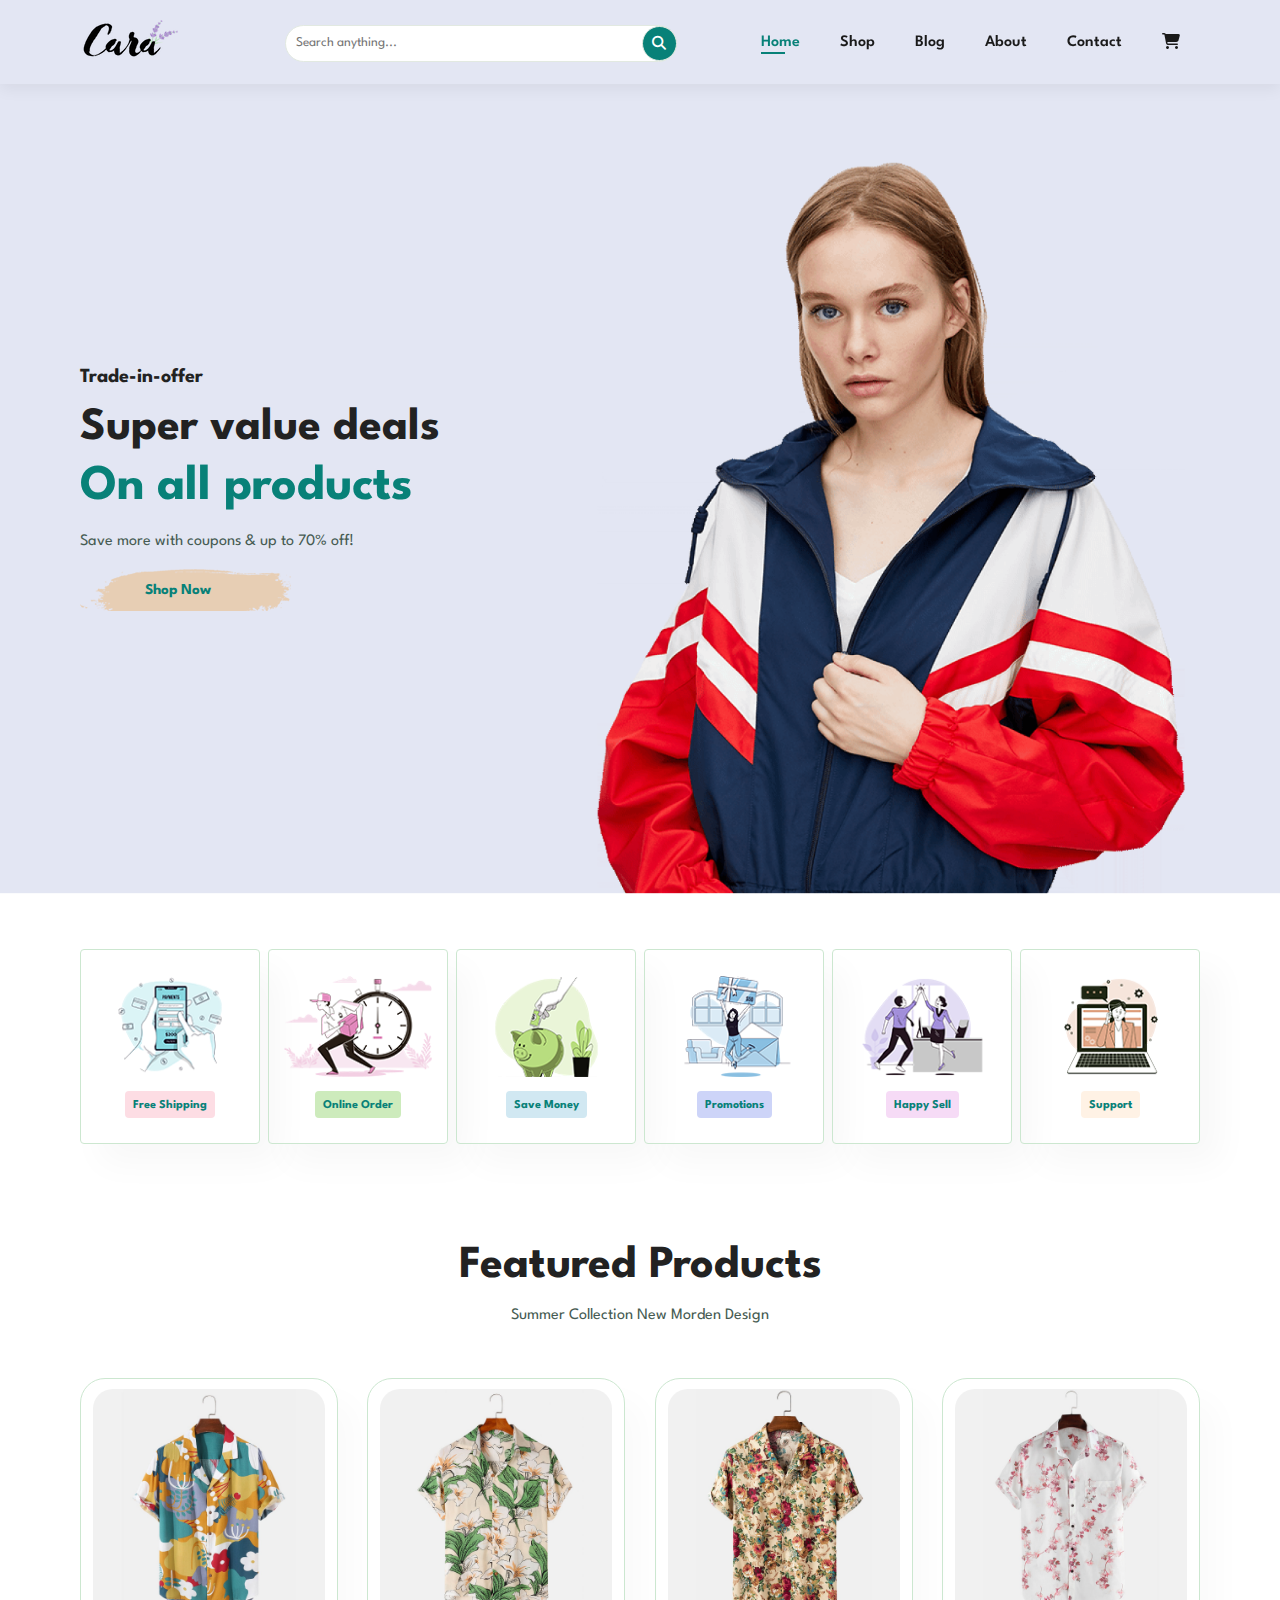
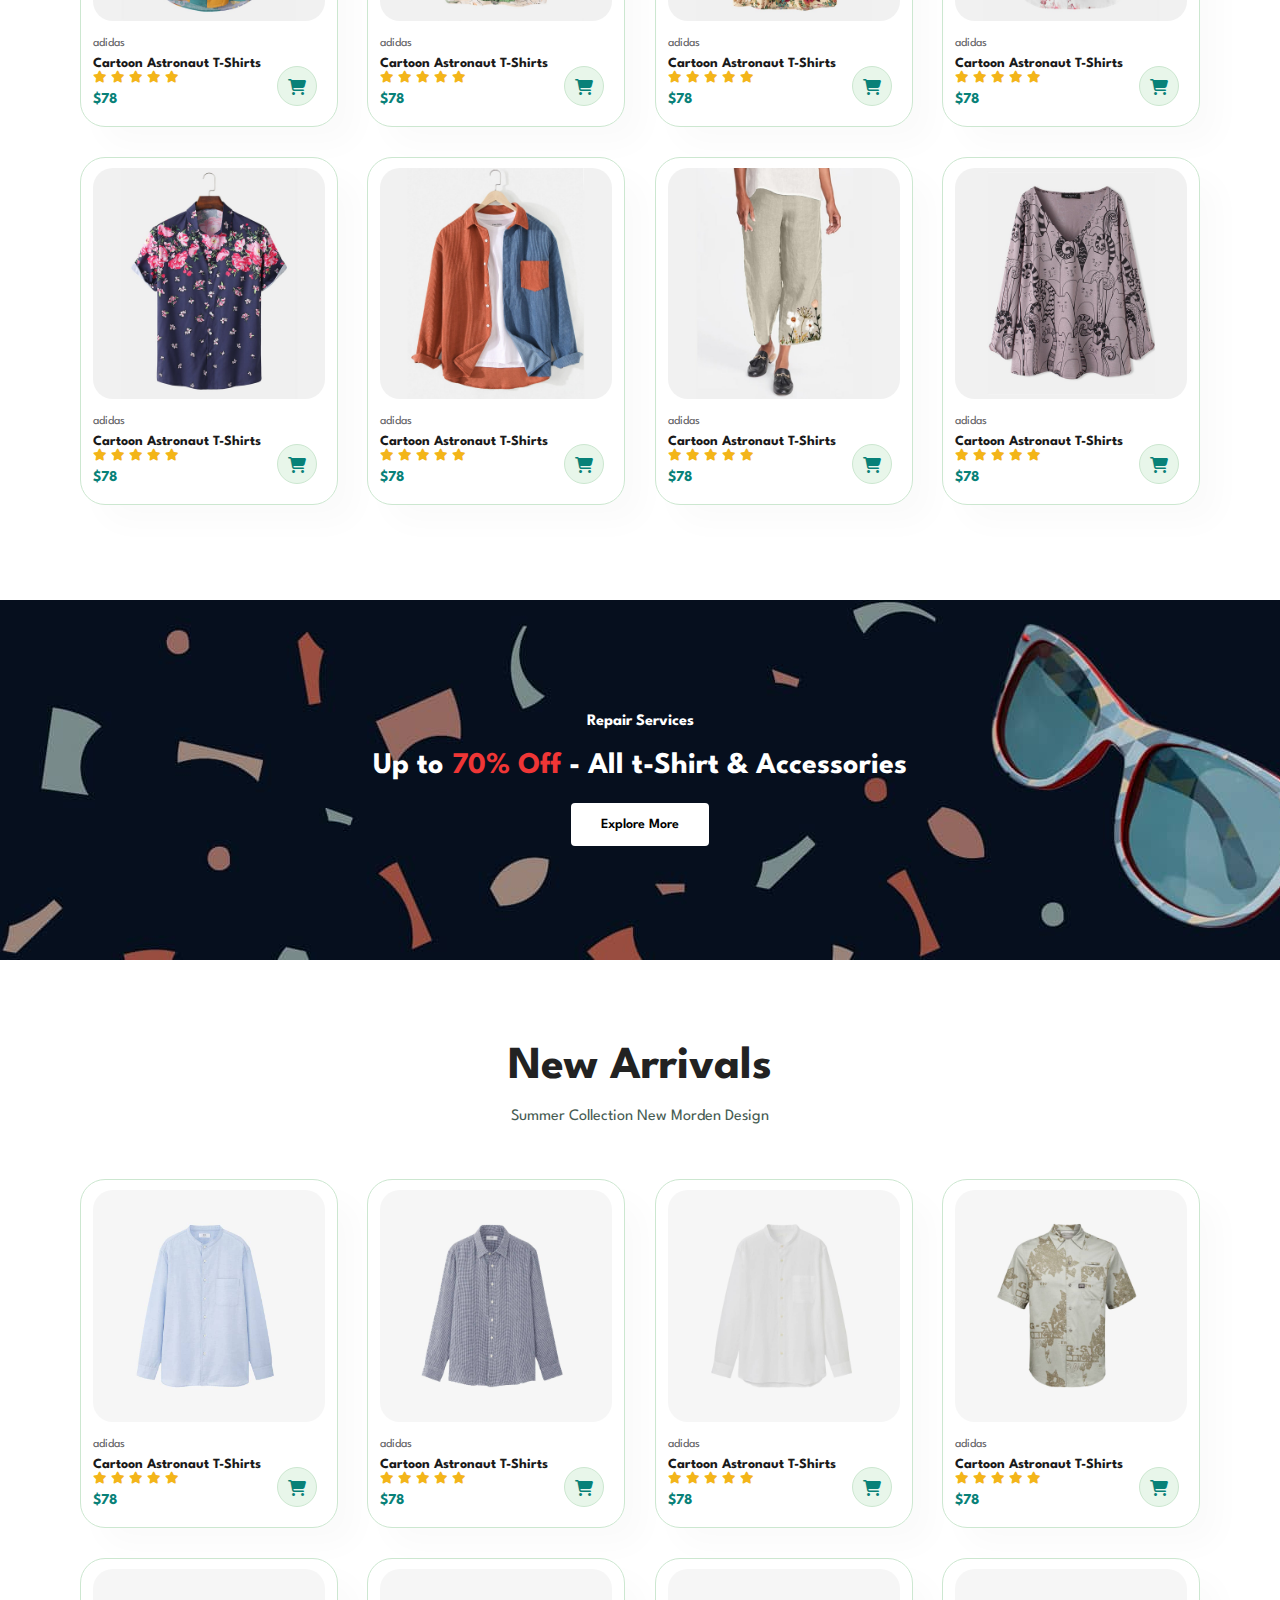
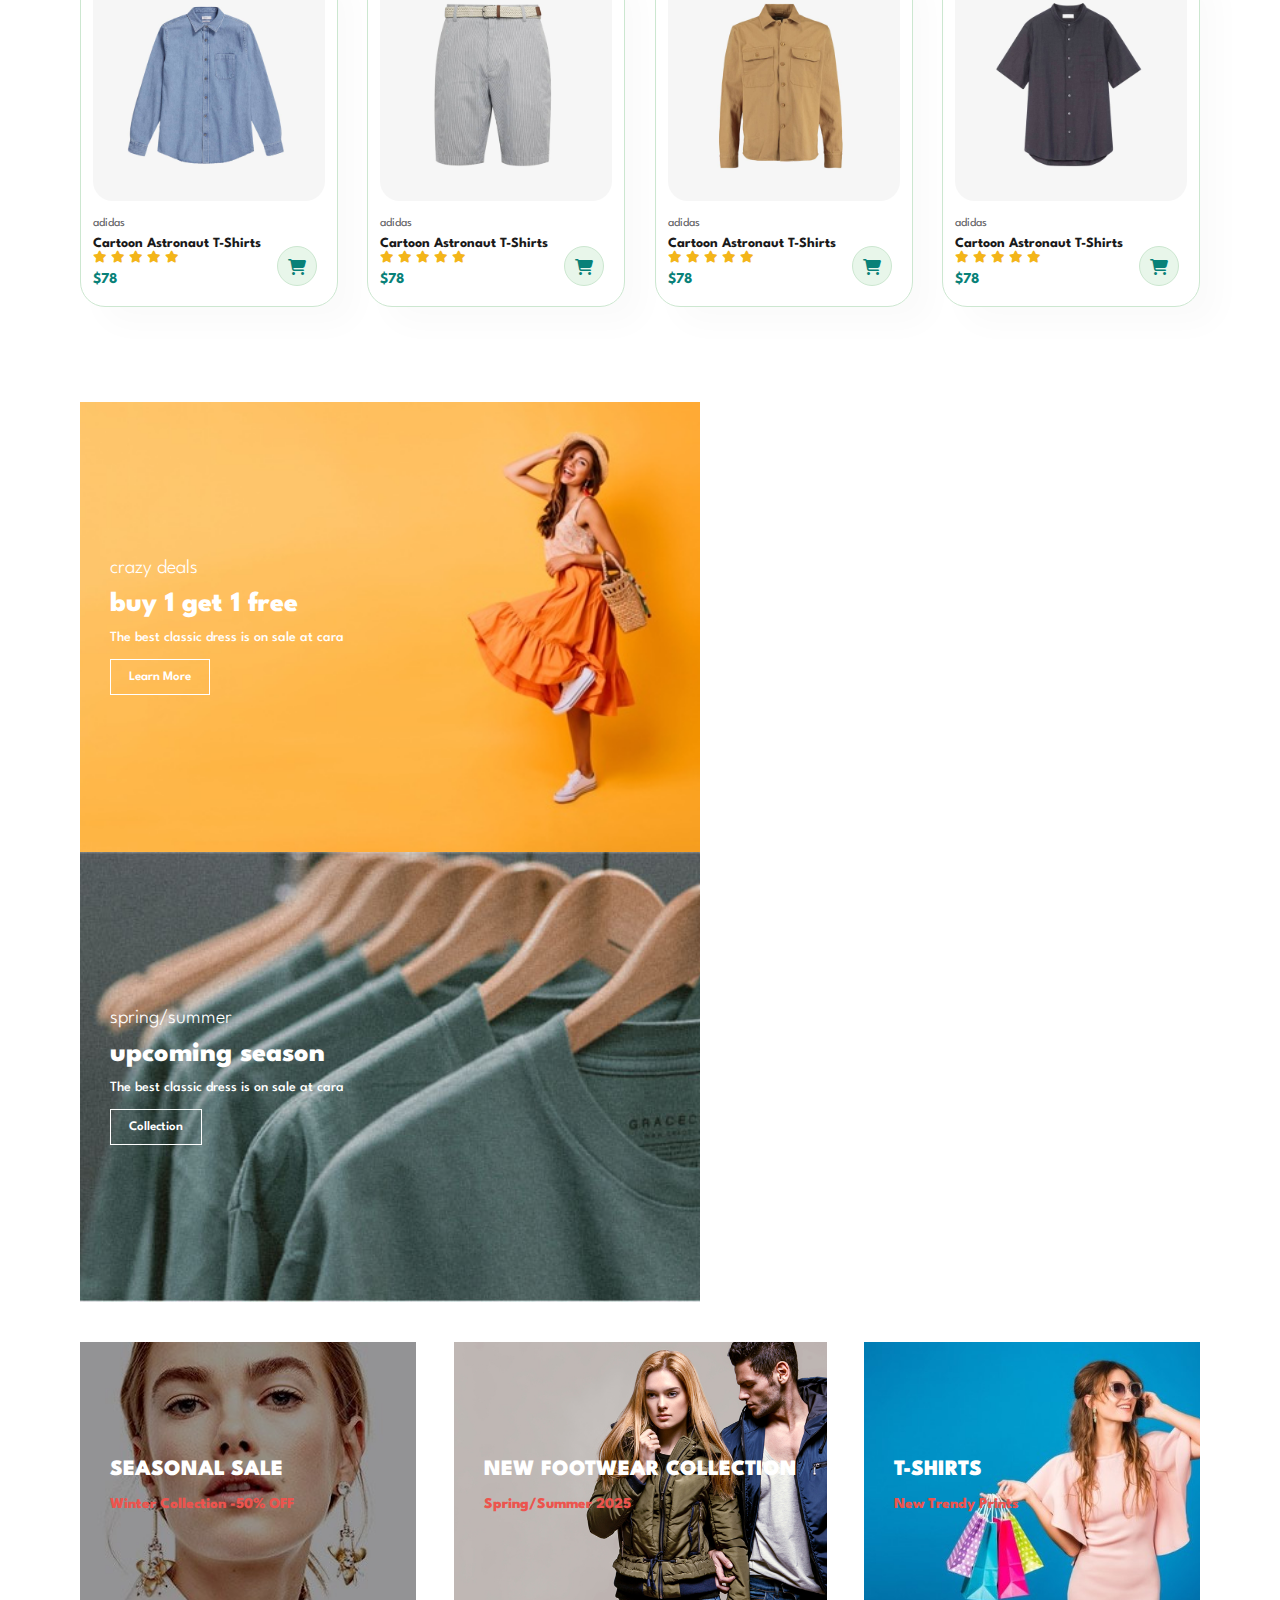
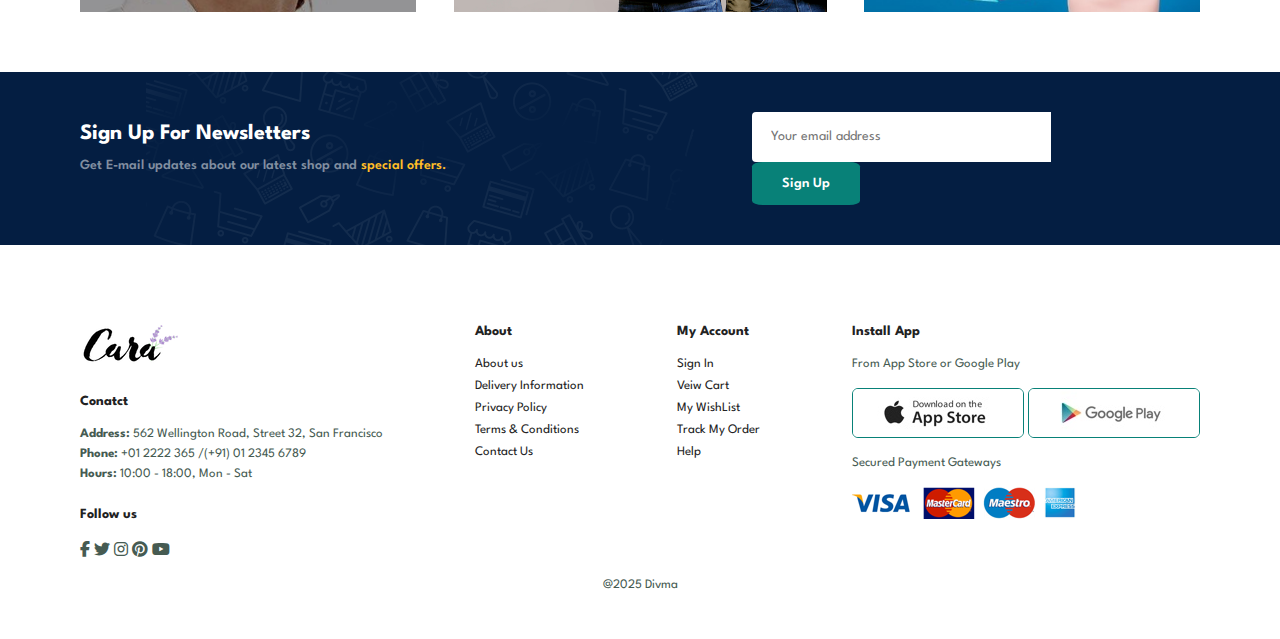
==== index.html @ d8e96a68 "first commit" ====
<!DOCTYPE html>
<html lang="en">
<head>
    <meta charset="UTF-8">
    <meta name="viewport" content="width=device-width, initial-scale=1.0">
    <title>Document</title>
    <link rel="stylesheet" href="https://cdnjs.cloudflare.com/ajax/libs/font-awesome/6.7.2/css/all.min.css" integrity="sha512-Evv84Mr4kqVGRNSgIGL/F/aIDqQb7xQ2vcrdIwxfjThSH8CSR7PBEakCr51Ck+w+/U6swU2Im1vVX0SVk9ABhg==" crossorigin="anonymous" referrerpolicy="no-referrer" />
    <link rel="stylesheet" href="style.css">
</head>
<body>
    <section id="header">
        <a href="#"><img src="logo.png" class="logo"></a>
        <div id="search-bar">
            <input type="search" id="search" placeholder="Search anything...">
            <button class="normal"><i class="fa-solid fa-magnifying-glass"></i></button>
        </div>
        <div>
            <ul id="navbar">
                <li><a class="active" href="index.html">Home</a></li>
                <li><a href="shop.html">Shop</a></li>
                <li><a href="blog.html">Blog</a></li>
                <li><a href="about.html">About</a></li>
                <li><a href="contact.html">Contact</a></li>
                <li><a href="cart.html"><i class="fa-solid fa-cart-shopping"></i></a></li>
            </ul>
        </div>
    </section>

    <section id="hero">
        <h4>Trade-in-offer</h4>
        <h2>Super value deals</h2>
        <h1>On all products</h1>
        <p>Save more with coupons & up to 70% off!</p>
        <button>Shop Now</button>
    </section>

    <section id="feature" class="section-p1">
        <div class="fe-box">
            <img src="features/f1.png">
            <h6>Free Shipping</h6>
        </div>
        <div class="fe-box">
            <img src="features/f2.png">
            <h6>Online Order</h6>
        </div>
        <div class="fe-box">
            <img src="features/f3.png">
            <h6>Save Money</h6>
        </div>
        <div class="fe-box">
            <img src="features/f4.png">
            <h6>Promotions</h6>
        </div>
        <div class="fe-box">
            <img src="features/f5.png">
            <h6>Happy Sell</h6>
        </div>
        <div class="fe-box">
            <img src="features/f6.png">
            <h6>Support</h6>
        </div>
    </section>
    

    <section id="product1" class="section-p1">
        <h2>Featured Products</h2>
        <p>Summer Collection New Morden Design</p>
        <div class="pro-container">
            <div class="pro">
                <img src="products/f1.jpg">
                <div class="des">
                    <span>adidas</span>
                    <h5>Cartoon Astronaut T-Shirts</h5>
                    <div class="star">
                        <i class="fas fa-star"></i>
                        <i class="fas fa-star"></i>
                        <i class="fas fa-star"></i>
                        <i class="fas fa-star"></i>
                        <i class="fas fa-star"></i>
                    </div>
                    <h4>$78</h4>
                </div>
                <a href="#"><i class="fa-solid fa-cart-shopping cart"></i></a>
            </div>
            <div class="pro">
                <img src="products/f2.jpg">
                <div class="des">
                    <span>adidas</span>
                    <h5>Cartoon Astronaut T-Shirts</h5>
                    <div class="star">
                        <i class="fas fa-star"></i>
                        <i class="fas fa-star"></i>
                        <i class="fas fa-star"></i>
                        <i class="fas fa-star"></i>
                        <i class="fas fa-star"></i>
                    </div>
                    <h4>$78</h4>
                </div>
                <a href="#"><i class="fa-solid fa-cart-shopping cart"></i></a>
            </div>
            <div class="pro">
                <img src="products/f3.jpg">
                <div class="des">
                    <span>adidas</span>
                    <h5>Cartoon Astronaut T-Shirts</h5>
                    <div class="star">
                        <i class="fas fa-star"></i>
                        <i class="fas fa-star"></i>
                        <i class="fas fa-star"></i>
                        <i class="fas fa-star"></i>
                        <i class="fas fa-star"></i>
                    </div>
                    <h4>$78</h4>
                </div>
                <a href="#"><i class="fa-solid fa-cart-shopping cart"></i></a>
            </div>
            <div class="pro">
                <img src="products/f4.jpg">
                <div class="des">
                    <span>adidas</span>
                    <h5>Cartoon Astronaut T-Shirts</h5>
                    <div class="star">
                        <i class="fas fa-star"></i>
                        <i class="fas fa-star"></i>
                        <i class="fas fa-star"></i>
                        <i class="fas fa-star"></i>
                        <i class="fas fa-star"></i>
                    </div>
                    <h4>$78</h4>
                </div>
                <a href="#"><i class="fa-solid fa-cart-shopping cart"></i></a>
            </div>
            <div class="pro">
                <img src="products/f5.jpg">
                <div class="des">
                    <span>adidas</span>
                    <h5>Cartoon Astronaut T-Shirts</h5>
                    <div class="star">
                        <i class="fas fa-star"></i>
                        <i class="fas fa-star"></i>
                        <i class="fas fa-star"></i>
                        <i class="fas fa-star"></i>
                        <i class="fas fa-star"></i>
                    </div>
                    <h4>$78</h4>
                </div>
                <a href="#"><i class="fa-solid fa-cart-shopping cart"></i></a>
            </div>
            <div class="pro">
                <img src="products/f6.jpg">
                <div class="des">
                    <span>adidas</span>
                    <h5>Cartoon Astronaut T-Shirts</h5>
                    <div class="star">
                        <i class="fas fa-star"></i>
                        <i class="fas fa-star"></i>
                        <i class="fas fa-star"></i>
                        <i class="fas fa-star"></i>
                        <i class="fas fa-star"></i>
                    </div>
                    <h4>$78</h4>
                </div>
                <a href="#"><i class="fa-solid fa-cart-shopping cart"></i></a>
            </div>
            <div class="pro">
                <img src="products/f7.jpg">
                <div class="des">
                    <span>adidas</span>
                    <h5>Cartoon Astronaut T-Shirts</h5>
                    <div class="star">
                        <i class="fas fa-star"></i>
                        <i class="fas fa-star"></i>
                        <i class="fas fa-star"></i>
                        <i class="fas fa-star"></i>
                        <i class="fas fa-star"></i>
                    </div>
                    <h4>$78</h4>
                </div>
                <a href="#"><i class="fa-solid fa-cart-shopping cart"></i></a>
            </div>
            <div class="pro">
                <img src="products/f8.jpg">
                <div class="des">
                    <span>adidas</span>
                    <h5>Cartoon Astronaut T-Shirts</h5>
                    <div class="star">
                        <i class="fas fa-star"></i>
                        <i class="fas fa-star"></i>
                        <i class="fas fa-star"></i>
                        <i class="fas fa-star"></i>
                        <i class="fas fa-star"></i>
                    </div>
                    <h4>$78</h4>
                </div>
                <a href="#"><i class="fa-solid fa-cart-shopping cart"></i></a>
            </div>
        </div>
    </section>

    <section id="banner" class="section-m1">
        <h4>Repair Services </h4>
        <h2>Up to <span>70% Off</span> - All t-Shirt & Accessories</h2>
        <button class="normal">Explore More</button>
    </section>

    <section id="product1" class="section-p1">
        <h2>New Arrivals</h2>
        <p>Summer Collection New Morden Design</p>
        <div class="pro-container">
            <div class="pro">
                <img src="products/n1.jpg">
                <div class="des">
                    <span>adidas</span>
                    <h5>Cartoon Astronaut T-Shirts</h5>
                    <div class="star">
                        <i class="fas fa-star"></i>
                        <i class="fas fa-star"></i>
                        <i class="fas fa-star"></i>
                        <i class="fas fa-star"></i>
                        <i class="fas fa-star"></i>
                    </div>
                    <h4>$78</h4>
                </div>
                <a href="#"><i class="fa-solid fa-cart-shopping cart"></i></a>
            </div>
            <div class="pro">
                <img src="products/n2.jpg">
                <div class="des">
                    <span>adidas</span>
                    <h5>Cartoon Astronaut T-Shirts</h5>
                    <div class="star">
                        <i class="fas fa-star"></i>
                        <i class="fas fa-star"></i>
                        <i class="fas fa-star"></i>
                        <i class="fas fa-star"></i>
                        <i class="fas fa-star"></i>
                    </div>
                    <h4>$78</h4>
                </div>
                <a href="#"><i class="fa-solid fa-cart-shopping cart"></i></a>
            </div>
            <div class="pro">
                <img src="products/n3.jpg">
                <div class="des">
                    <span>adidas</span>
                    <h5>Cartoon Astronaut T-Shirts</h5>
                    <div class="star">
                        <i class="fas fa-star"></i>
                        <i class="fas fa-star"></i>
                        <i class="fas fa-star"></i>
                        <i class="fas fa-star"></i>
                        <i class="fas fa-star"></i>
                    </div>
                    <h4>$78</h4>
                </div>
                <a href="#"><i class="fa-solid fa-cart-shopping cart"></i></a>
            </div>
            <div class="pro">
                <img src="products/n4.jpg">
                <div class="des">
                    <span>adidas</span>
                    <h5>Cartoon Astronaut T-Shirts</h5>
                    <div class="star">
                        <i class="fas fa-star"></i>
                        <i class="fas fa-star"></i>
                        <i class="fas fa-star"></i>
                        <i class="fas fa-star"></i>
                        <i class="fas fa-star"></i>
                    </div>
                    <h4>$78</h4>
                </div>
                <a href="#"><i class="fa-solid fa-cart-shopping cart"></i></a>
            </div>
            <div class="pro">
                <img src="products/n5.jpg">
                <div class="des">
                    <span>adidas</span>
                    <h5>Cartoon Astronaut T-Shirts</h5>
                    <div class="star">
                        <i class="fas fa-star"></i>
                        <i class="fas fa-star"></i>
                        <i class="fas fa-star"></i>
                        <i class="fas fa-star"></i>
                        <i class="fas fa-star"></i>
                    </div>
                    <h4>$78</h4>
                </div>
                <a href="#"><i class="fa-solid fa-cart-shopping cart"></i></a>
            </div>
            <div class="pro">
                <img src="products/n6.jpg">
                <div class="des">
                    <span>adidas</span>
                    <h5>Cartoon Astronaut T-Shirts</h5>
                    <div class="star">
                        <i class="fas fa-star"></i>
                        <i class="fas fa-star"></i>
                        <i class="fas fa-star"></i>
                        <i class="fas fa-star"></i>
                        <i class="fas fa-star"></i>
                    </div>
                    <h4>$78</h4>
                </div>
                <a href="#"><i class="fa-solid fa-cart-shopping cart"></i></a>
            </div>
            <div class="pro">
                <img src="products/n7.jpg">
                <div class="des">
                    <span>adidas</span>
                    <h5>Cartoon Astronaut T-Shirts</h5>
                    <div class="star">
                        <i class="fas fa-star"></i>
                        <i class="fas fa-star"></i>
                        <i class="fas fa-star"></i>
                        <i class="fas fa-star"></i>
                        <i class="fas fa-star"></i>
                    </div>
                    <h4>$78</h4>
                </div>
                <a href="#"><i class="fa-solid fa-cart-shopping cart"></i></a>
            </div>
            <div class="pro">
                <img src="products/n8.jpg">
                <div class="des">
                    <span>adidas</span>
                    <h5>Cartoon Astronaut T-Shirts</h5>
                    <div class="star">
                        <i class="fas fa-star"></i>
                        <i class="fas fa-star"></i>
                        <i class="fas fa-star"></i>
                        <i class="fas fa-star"></i>
                        <i class="fas fa-star"></i>
                    </div>
                    <h4>$78</h4>
                </div>
                <a href="#"><i class="fa-solid fa-cart-shopping cart"></i></a>
            </div>
        </div>
    </section>

    <section id="sm-banner" class="section-p1">
        <div class="banner-box">
            <h4>crazy deals</h4>
            <h2>buy 1 get 1 free</h2>
            <span>The best classic dress is on sale at cara</span>
            <button class="white">Learn More</button>
        </div>
        <div class="banner-box banner-box2">
            <h4>spring/summer</h4>
            <h2>upcoming season</h2>
            <span>The best classic dress is on sale at cara</span>
            <button class="white">Collection</button>
        </div>
    </section>

    <section id="banner3">
        <div class="banner-box">
            <h2>SEASONAL SALE</h2>
            <h3>Winter Collection -50% OFF</h3>
        </div>
        <div class="banner-box banner-box2">
            <h2>NEW FOOTWEAR COLLECTION</h2>
            <h3>Spring/Summer 2025</h3>
        </div>
        <div class="banner-box banner-box3">
            <h2>T-SHIRTS</h2>
            <h3>New Trendy Prints</h3>
        </div>
    </section>

    <section id="newsletter" class="section-p1 section-m1">
        <div class="newstext">
            <h4>Sign Up For Newsletters</h4>
            <p>Get E-mail updates about our latest shop and <span>special offers.</span></p>
        </div>
        <div class="form">
            <form action="https://api.web3forms.com/submit" method="POST">
                <input type="hidden" name="access_key" value="89ed4cd4-98bf-48ff-8ab1-a94b67869a5c">
                <input type="email" name="email" placeholder="Your email address" required>
                <button type="submit" class="normal">Sign Up</button>
            </form>
        </div>
    </section>
    
    <footer class="section-p1">
        <div class="col">
            <img class="logo" src="logo.png">
            <h4>Conatct</h4>
            <p><strong>Address:</strong> 562 Wellington Road, Street 32, San Francisco</p>
            <p><strong>Phone:</strong> +01 2222 365 /(+91) 01 2345 6789</p>
            <p><strong>Hours:</strong> 10:00 - 18:00, Mon - Sat</p>
            <div class="follow">
                <h4>Follow us</h4>
                <div class="icon">
                    <i class="fa-brands fa-facebook-f"></i>
                    <i class="fa-brands fa-twitter"></i>
                    <i class="fa-brands fa-instagram"></i>
                    <i class="fa-brands fa-pinterest"></i>
                    <i class="fa-brands fa-youtube"></i>
                </div>
            </div>
        </div>

        <div class="col">
            <h4>About</h4>
            <a href="#">About us</a>
            <a href="#">Delivery Information</a>
            <a href="#">Privacy Policy</a>
            <a href="#">Terms & Conditions</a>
            <a href="#">Contact Us</a>
        </div>

        <div class="col">
            <h4>My Account</h4>
            <a href="#">Sign In</a>
            <a href="#">Veiw Cart</a>
            <a href="#">My WishList</a>
            <a href="#">Track My Order</a>
            <a href="#">Help</a>
        </div>

        <div class="col install">
            <h4>Install App</h4>
            <p>From App Store or Google Play</p>
            <div class="row">
                <img src="pay/app.jpg">
                <img src="pay/play.jpg">
            </div>
                <p>Secured Payment Gateways</p>
                <img src="pay/pay.png" alt="">
        </div>
        <div class="copyright">
            <p>@2025 Divma </p>
        </div>
    </footer>

<script src="srcipt.js"></script> 
</body>
</html>
---- style.css ----
@import url('https://fonts.googleapis.com/css2?family=League+Spartan:wght@100..900&display=swap');
*{
    margin: 0;
    padding: 0;
    box-sizing: border-box;
    font-family: 'League Spartan', sans-serif;
}

h1{
    font-size: 50px;
    line-height: 64px;
    color: #222;
}

h2{
    font-size: 46px;
    line-height: 54px;
    color: #222;
}

h4{
    font-size: 20px;
    color: #222;
}

h6{
    font-weight: 700;
    font-size: 12px;
}

p{
    font-size: 16px;
    color: #465b52;
    margin: 15px 0 20px 0;
}

.section-p1{
    padding: 40px 80px;
}

.section-m1{
    margin: 40px 0;
}

button.normal{
    font-size: 14px;
    font-weight: 600;
    padding: 15px 30px;
    color: #000;
    background-color: #fff;
    border-radius: 4px;
    cursor: pointer;
    border: none;
    outline: none;
    transition: 0.2s;
}

button.white{
    font-size: 13px;
    font-weight: 600;
    padding: 11px 18px;
    color: #fff;
    background-color: transparent;
    cursor: pointer;
    border: 1px solid #fff;
    outline: none;
    transition: 0.2s;
}

body{
    width:100%;
}

/* header */
#header{
    display: flex;
    align-items: center;
    justify-content: space-between;
    padding: 20px 80px;
    background-color: #e3e6f3;
    box-shadow: 0 5px 15px rgba(0, 0, 0, 0.06);
    z-index: 999;
    position: sticky;
    top: 0;
    left: 0;
}

#search-bar{
    height: 35px;
    width: 35%;
    display: flex;
    position: relative;
}

#search{
    height: 37px;
    width: 100%;
    border: 1px solid #e2e9e1;
    border-radius: 25px;
    outline: none;
    padding: 0 10px;

}

#search-bar button{
    height: 35px;
    width: 35px;
    padding: 0;
    border: 1px solid #e2e9e1;
    background-color: #088178;
    color: #fff;
    border-radius: 50%;
    position: absolute;
    top: 1px;
    right: 0;
}

#navbar{
    display: flex;
    align-items: center;
    justify-content: center;
}

#navbar li{
    list-style: none;
    padding: 0 20px;
    position: relative;
}

#navbar li a{
    text-decoration: none;
    font-size: 16px;
    font-weight: 600;
    color: #1a1a1a;
    transition: 0.3s ease;
}

#navbar li a:hover,
#navbar li a.active{
    color:#088178;
}

#navbar li a.active::after,
#navbar li a:hover::after{
    content: "";
    width: 30%;
    height: 2px;
    background: #088178;
    position: absolute;
    bottom: -4px;
    left: 20px;
}

/* Home page */
/* hero */
#hero{
    background-image: url("hero4.png");
    height: 90vh;
    width: 100%;
    background-size: cover;
    background-position: top 25% right 0;
    padding: 0 80px;
    display: flex;
    flex-direction: column;
    align-items: flex-start;
    justify-content: center;
}

#hero h4{
    padding-bottom: 15px;
}

#hero h1{
    color: #088178;
}

#hero button{
    background-image: url("button.png");
    background-color: transparent;
    color: #088178;
    border: 0;
    padding: 14px 80px 14px 65px;
    background-repeat: no-repeat;
    cursor: pointer;
    font-weight: 700;
    font-size: 15px;
}

/* feature */
#feature{
    display: flex;
    align-items: center;
    justify-content: space-between;
    flex-wrap: wrap;
}

#feature .fe-box{
    width: 180px;
    text-align: center;
    padding: 25px 15px;
    box-shadow: 20px 20px 34px rgba(0, 0, 0, 0.03);
    border: 1px solid #cce7d0;
    border-radius: 4px;
    margin: 15px 0;
}

#feature .fe-box:hover{
    box-shadow: 10px 10px 54px rgba(70, 62, 221, 0.1);
}

#feature .fe-box img{
    width: 100%;
    margin-bottom: 10px;
}

#feature .fe-box h6{
    display: inline-block;
    padding: 9px 8px 6px 8px;
    line-height: 1;
    border-radius: 4px;
    color: #088178;
    background-color: #fddde4;
}

#feature .fe-box:nth-child(2) h6{
    background-color: #cdebbc;
}

#feature .fe-box:nth-child(3) h6{
    background-color: #d1e8f2;
}

#feature .fe-box:nth-child(4) h6{
    background-color: #cdd4f8;
}

#feature .fe-box:nth-child(5) h6{
    background-color: #f6dbf6;
}

#feature .fe-box:nth-child(6) h6{
    background-color: #fff2e5;
}

/* product */
#product1{
    text-align: center;
}

#product1 .pro-container{
    display: flex;
    justify-content: space-between;
    padding-top: 20px;
    flex-wrap: wrap;
}

#product1 .pro{
    width: 23%;
    min-width: 250px;
    padding: 10px 12px;
    border: 1px solid #cce7d0;
    border-radius: 25px;
    cursor: pointer;
    box-shadow: 20px 20px 30px rgba(0, 0, 0, 0.02);
    margin: 15px 0;
    transition: 0.2s ease;
    position: relative;
}

#product1 .pro:hover{
    box-shadow: 20px 20px 30px rgba(0, 0, 0, 0.06);
}

#product1 .pro img{
    width: 100%;
    border-radius: 20px;
}

#product1 .pro .des{
    text-align: start;
    padding: 10px 0;
}

#product1 .pro .des span{
    color: #606063;
    font-size: 12px;
}

#product1 .pro .des h5{
    padding-top: 7px;
    color: #1a1a1a;
    font-size: 14px;
}

#product1 .pro .des i{
    font-size: 12px;
    color:rgb(243, 181, 25)
}

#product1 .pro .des h4{
    padding-top: 7px;
    font-size: 15px;
    font-weight: 700;
    color: #088178;
}

#product1 .pro .cart{
    width: 40px;
    height: 40px;
    line-height: 40px;
    border-radius: 50px;
    background-color: #e8f6ea;
    color: #088178;
    border: 1px solid #cce7d0;
    position: absolute;
    bottom: 20px;
    right: 20px;
}

/* banner */
#banner{
    display: flex;
    flex-direction: column;
    justify-content: center;
    align-items: center;
    text-align: center;
    background-image: url("banner/b2.jpg");
    width: 100%;
    height: 40vh;
    background-size: cover;
    background-position: center;
}

#banner h4{
    color: #fff;
    font-size: 16px;
}

#banner h2{
    color: #fff;
    font-size: 30px;
    padding: 10px 0;
}

#banner h2 span{
    color: #ef3636;
}
#banner button:hover{
    background-color: #088178;
    color: #fff;
}

#sm-banner{
    display: flex;
    justify-content: space-between;
    flex-wrap: wrap;
}

#sm-banner .banner-box{
    display: flex;
    flex-direction: column;
    justify-content: center;
    align-items: flex-start;
    background-image: url("banner/b17.jpg");
    min-width: 620px;
    height: 50vh;
    background-size: cover;
    background-position: center;
    padding: 30px;
}

#sm-banner .banner-box2{
    background-image: url("banner/b10.jpg");
}

#sm-banner h4{
    color: #fff;
    font-size: 20px;
    font-weight: 300;
}

#sm-banner h2{
    color: #fff;
    font-size: 28px;
    font-weight: 800;
}

#sm-banner span{
    color: #fff;
    font-size: 14px;
    font-weight: 500;
    padding-bottom: 15px;
}

#sm-banner .banner-box:hover button{
    background-color: #088178;
    border: 1px solid #088178;
}

#banner3{
    display: flex;
    justify-content: space-between;
    flex-wrap: wrap;
    padding: 0 80px;
}

#banner3 .banner-box{
    display: flex;
    flex-direction: column;
    justify-content: center;
    align-items: flex-start;
    background-image: url("banner/b7.jpg");
    min-width: 30%;
    height: 30vh;
    background-size: cover;
    background-position: center;
    padding: 30px;
    margin-bottom: 20px;
}

#banner3 .banner-box2{
    background-image: url("banner/b4.jpg");
}

#banner3 .banner-box3{
    background-image: url("banner/b18.jpg");
}

#banner3 h2{
    color: #fff;
    font-weight: 900;
    font-size: 22px;
}

#banner3 h3{
    color: #ec544e;
    font-weight: 800;
    font-size: 15px;
}

/* newsletter */
#newsletter{
    display: flex;
    justify-content: space-between;
    flex-wrap: wrap;
    align-items: center;
    background-image: url("banner/b14.png");
    background-repeat: no-repeat;
    background-position: 20% 30%;
    background-color: #041e42;
}

#newsletter h4{
    font-size: 22px;
    font-weight: 700;
    color: #fff;
}

#newsletter p{
    font-size: 14px;
    font-weight: 600;
    color: #818ea0;
}

#newsletter p span{
    color: #ffbd27;
}

#newsletter .form{
    display: flex;
    width: 40%;
}

#newsletter input{
    height: 3.125rem;
    padding: 0 1.25em;
    font-size: 14px;
    width: 100%;
    border: 1px solid transparent;
    border-radius: 4px;
    outline: none;
    border-top-right-radius: 0;
    border-bottom-right-radius: 0;
}

#newsletter button{
    background-color: #088178;
    color: #fff;
    white-space: nowrap;
    border-top-left-radius: 0;
    border-bottom-left-radius: 0;
    border-radius: 10%;
   
}

/* footer */
footer{
    display: flex;
    flex-wrap: wrap;
    justify-content: space-between;
}

footer .col{
    display: flex;
    flex-direction: column;
    align-items: flex-start;
    margin-bottom: 20px;
}

footer .logo{
    margin-bottom: 30px;
}

footer h4{
    font-size: 14px;
    padding-bottom: 20px;
}

footer p{
    font-size: 13px;
    margin: 0 0 8px 0;
}

footer a{
    font-size: 13px;
    text-decoration: none;
    color: #222;
    margin-bottom: 10px;
}

footer .follow{
    margin-top: 20px;
}

footer .follow{
    color: #465b52;
    padding-right: 4px;
    cursor: pointer;
}

footer .install .row img{
    border:1px solid #088178;
    border-radius: 6px;
}
footer .install img{
    margin: 10px 0 15px 0;
}

footer .follow i:hover,
footer a:hover{
    color: #088178;
}

footer .copyright{
    width: 100%;
    text-align: center;
}

/* shop.html */

#page-header{
    background-image: url("banner/b1.jpg");
    width: 100%;
    height: 38vh;
    background-size: cover;
    display: flex;
    justify-content: center;
    text-align: center;
    flex-direction: column;
    padding: 14px;
}

#page-header h2,
#page-header p{
    color: #fff;
}

#pagination{
    text-align: center;
}

#pagination a{
    text-decoration: none;
    background-color: #088178;
    padding: 15px 20px;
    border-radius: 4px;
    color: #fff;
    font-weight: 600;
}

#pagination a i{
    font-size: 16px;
    font-weight: 600;
}

/* single product */

#prodetails{
    display: flex;
    margin-top: 20px;
}

#prodetails .single-pro-image{
    width: 40%;
    margin-right: 50px;
}

.small-img-group{
    display: flex;
    justify-content: space-between;
}

.small-img-col{
    flex-basis: 24%;
    cursor: pointer;
}

#prodetails .single-pro-details{
    width: 50%;
    padding-top: 30px;
}

#prodetails .single-pro-details h4{
    padding: 40px 0 20px 0;
}

#prodetails .single-pro-details h2{
    font-size: 26px;
}

#prodetails .single-pro-details select{
    display: block;
    padding: 5px 10px;
    margin-bottom: 10px;
}

#prodetails .single-pro-details input{
    width: 50px;
    height: 47px;
    padding-left: 10px;
    font-size: 16px;
    margin-right: 10px;
}

#prodetails .single-pro-details input:focus{
    outline: none;
}

#prodetails .single-pro-details button{
    background-color: #088178;
    color: #fff;
}

#prodetails .single-pro-details span{
    line-height: 30px;
}

/* blog.html */

#page-header.blog-header{
    background-image: url("banner/b19.jpg");
}

#blog{
    padding: 150px 150px 0 150px;
}

#blog .blog-box{
    display: flex;
    align-items: center;
    width: 100%;
    position: relative;
    padding-bottom: 90px;
}

#blog .blog-img{
    width: 50%;
    margin-right: 40px;
}

#blog img{
    width: 100%;
    height: 300px;
    object-fit: cover;
}

#blog .blog-details{
    width: 50%;
}

#blog .blog-details a{
    text-decoration: none;
    font-size: 11px;
    color: #000;
    font-weight: 700;
    position: relative;
    transition: 0.3s;
}

#blog .blog-details a::after{
    content: "";
    width: 50px;
    height: 1px;
    background-color: #000;
    position: absolute;
    top: 4px;
    right: -60px;
}

#blog .blog-details a:hover{
    color: #088178;
}

#blog .blog-details a:hover::after{
    background-color: #088178;
}

#blog .blog-box h1{
    position: absolute;
    top: -40px;
    left: 0;
    font-size: 70px;
    font-weight: 700;
    color: #c9cbce;
    z-index: -9;
}

/* about.html */

#page-header.about-header{
    background-image: url("about/banner.png");
}

#about-head{
    display: flex;
    align-items: center;
}

#about-head img{
    width: 50%;
    height: auto;
}

#about-head div{
    padding-left: 40px;
}

#about-app{
    text-align: center;
}

#about-app .video{
    width: 70%;
    height: 100%;
    margin: 30px auto 0 auto;
}

#about-app .video video{
    width: 100%;
    height: 100%;
    border-radius: 20px;
}

/* contact.html */

#contact-details{
    display: flex;
    align-items: center;
    justify-content: space-between;
}

#contact-details .details{
    width: 40%;
}

#contact-details .details span,
#form-details form span{
    font-weight: 12px;
}

#contact-details .details h2,
#form-details form h2{
    font-size: 26px;
    line-height: 35px;
    padding: 20px 0;
}

#contact-details .details h3{
    font-size: 16px;
    padding-bottom: 15px;
}

#contact-details .details li{
    list-style: none;
    display: flex;
    padding: 10px 0;
}

#contact-details .details li i{
    font-size: 14px;
    padding-right: 22px;
}

#contact-details .details li p{
    margin: 0;
    font-size: 14px;
}

#contact-details .map{
    width: 55%;
    height: 400px;
}

#contact-details .map iframe{
    width: 100%;
    height: 100%;
}

#form-details{
    display: flex;
    justify-content: space-between;
    margin: 30px;
    padding: 80px;
    border: 1px solid #e1e1e1;
}

#form-details form{
    width: 65%;
    display: flex;
    flex-direction: column;
    align-items: flex-start;
}

#form-details form input,
#form-details form textarea{
    width: 100%;
    padding: 12px 15px;
    outline: none;
    margin-bottom: 20px;
    border: 1px solid #e1e1e1;
}

#form-details form button{
    background-color: #088178;
    color: #fff;
}

#form-details .people div{
    padding-bottom: 25px;
    display: flex;
    align-items: flex-start;
}

#form-details .people div img{
    width: 65px;
    height: 65px;
    object-fit: cover;
    margin-right: 15px;
}

#form-details .people div p{
    margin: 0;
    font-size: 13px;
    line-height: 25px;
}

#form-details .people div p span{
    display: block;
    font-size: 16px;
    font-weight: 600;
    color: #000;
}

/* cart.html */

#cart table{
    width: 100%;
    border-collapse: collapse;
    table-layout: fixed;
    white-space: nowrap;
}

#cart table img{
    width: 70px;
}

#cart table td:nth-child(1){
    width: 100px;
    text-align: center;
}

#cart table td:nth-child(2){
    width: 150px;
    text-align: center;
}

#cart table td:nth-child(3){
    width: 250px;
    text-align: center;
}

#cart table td:nth-child(4),
#cart table td:nth-child(5),
#cart table td:nth-child(6){
    width: 150px;
    text-align: center;
}

#cart table td:nth-child(5) input{
    width: 70px;
    padding: 10px 5px 10px 15px;
}

#cart table thead{
    border: 1px solid #e2e9e1;
    border-left: none;
    border-right: none;
}

#cart table thead td{
    font-weight: 700;
    text-transform: uppercase;
    font-size: 13px;
    padding: 18px 0;
}

#cart table tbody tr td{
    padding-top: 15px;
}

#cart table tbody td{
    font-size: 13px;
}

#cart-add{
    display: flex;
    flex-wrap: wrap;
    justify-content: space-between;
}

#coupon{
    width: 50%;
    margin-bottom: 30px;
}

#coupon h3,
#subtotal h3{
    padding-bottom: 15px;
}

#coupon input{
    padding: 10px 20px;
    outline: none;
    width: 60%;
    margin-right: 10px;
    border: 1px solid #e2e9e1;
}

#coupon button,
#subtotal button{
    background-color: #088178;
    color: #fff;
    padding: 12px 20px;
}

#subtotal{
    width: 50%;
    margin-bottom: 30px;
    border: 1px solid #e2e9e1;
    padding: 30px;
}

#subtotal table{
    border-collapse: collapse;
    width: 100%;
    margin-bottom: 20px;
}

#subtotal table td{
    width: 50%;
    border: 1px solid #e2e9e1;
    padding: 10px;
    font-size: 13px;
}
th {
    padding: 10px 15px; 
    text-align: left;
    background-color: #f4f4f4;
    border: 1px solid #ddd; 
}

/* Style for the container */
.container {
    width: 100%;
    margin: 0 auto;
    padding: 0 20px;
}

/* Style for the table */
.shop-items-table, .cart-table {
    width: 100%;
    border-collapse: collapse;
    table-layout: fixed; /* Ensures the columns fill the available space */
}

/* Style for table headers */
th {
    padding: 15px 20px;
    text-align: left;
    background-color: #f4f4f4;
    border: 1px solid #ddd;
    font-weight: bold;
}

/* Style for table data cells */
td {
    padding: 10px 15px;
    border: 1px solid #ddd;
    text-align: left;
}

/* Style for table images */
.shop-item-image {
    max-width: 100px;
    max-height: 100px;
    display: block;
    margin: 0 auto;
}

/* Ensure button fits inside the table cell */
.shop-item-button {
    padding: 8px 15px;
    font-size: 14px;
}

/* Style for checkout section table */
.cart-items {
    width: 100%;
 
}

/* Style for cart total row */
.cart-total {
    padding: 15px;
    background-color: #f9f9f9;
    text-align: right;
}

/* Style for the purchase button */
.btn-purchase {
    padding: 10px 20px;
    font-size: 16px;
    background-color: #007bff;
    color: white;
    border: none;
    cursor: pointer;
}

.btn-purchase:hover {
    background-color: #0056b3;
}
/* Style for checkout table */
.cart-table {
    width: 100%;
    border-collapse: collapse;
    table-layout: fixed; /* Ensures the columns fill the available space */
}

/* Style for table headers */
.cart-table th {
    padding: 10px 20px;
    text-align: left;
    background-color: #f4f4f4;
    border: 1px solid #ddd;
    font-weight: bold;
}

/* Style for table data cells in checkout */
.cart-table td {
    padding: 10px 15px;
    border: 1px solid #ddd;
    text-align: left; /* Default alignment */
}

/* Align the 'Price' and 'Quantity' columns */
.cart-price, .cart-quantity {
    text-align: center; /* Center align price and quantity columns */
}

/* Style for cart total row */
.cart-total {
    padding: 15px;
    background-color: #f9f9f9;
    text-align: right;
}

/* Style for cart total price */
.cart-total-price {
    font-size: 18px;
    font-weight: bold;
}

/* Style for the purchase button */
.btn-purchase {
    padding: 10px 20px;
    font-size: 16px;
    background-color: #007bff;
    color: white;
    border: none;
    cursor: pointer;
}

.btn-purchase:hover {
    background-color: #0056b3;
}
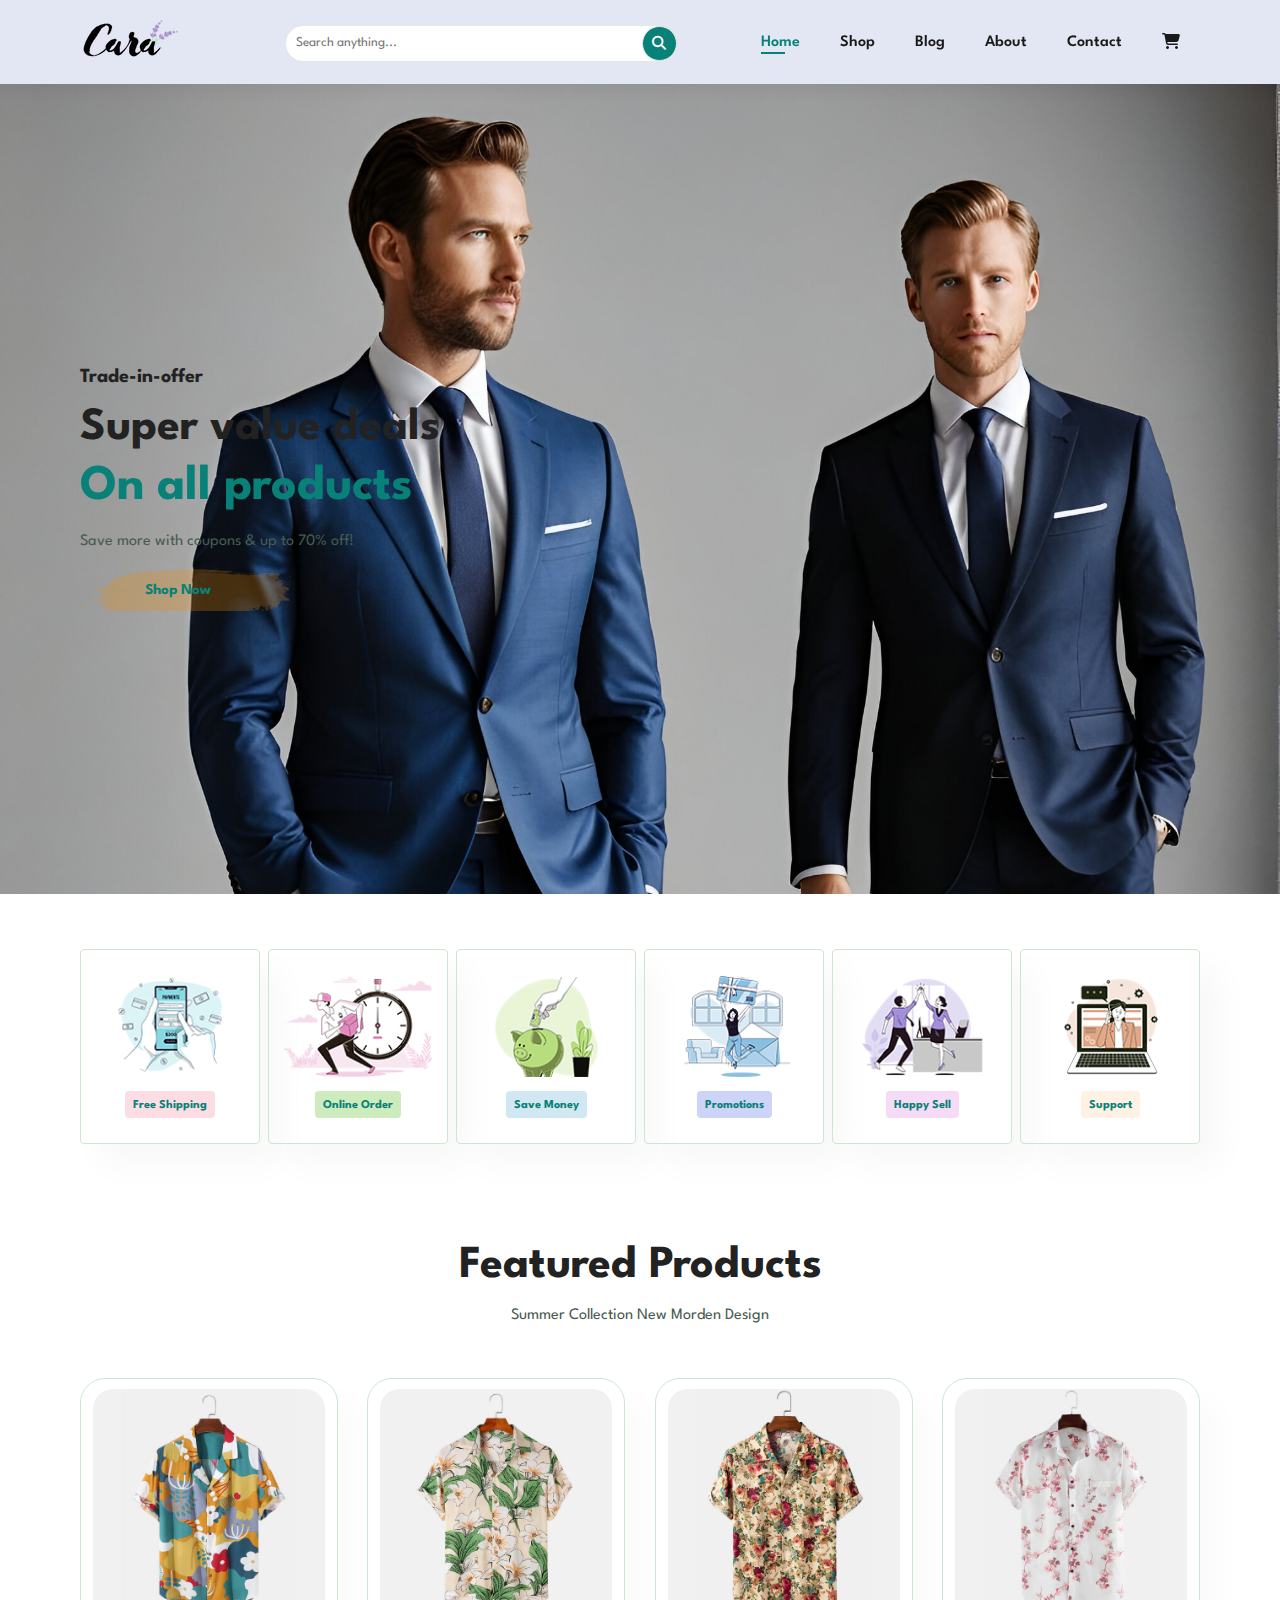
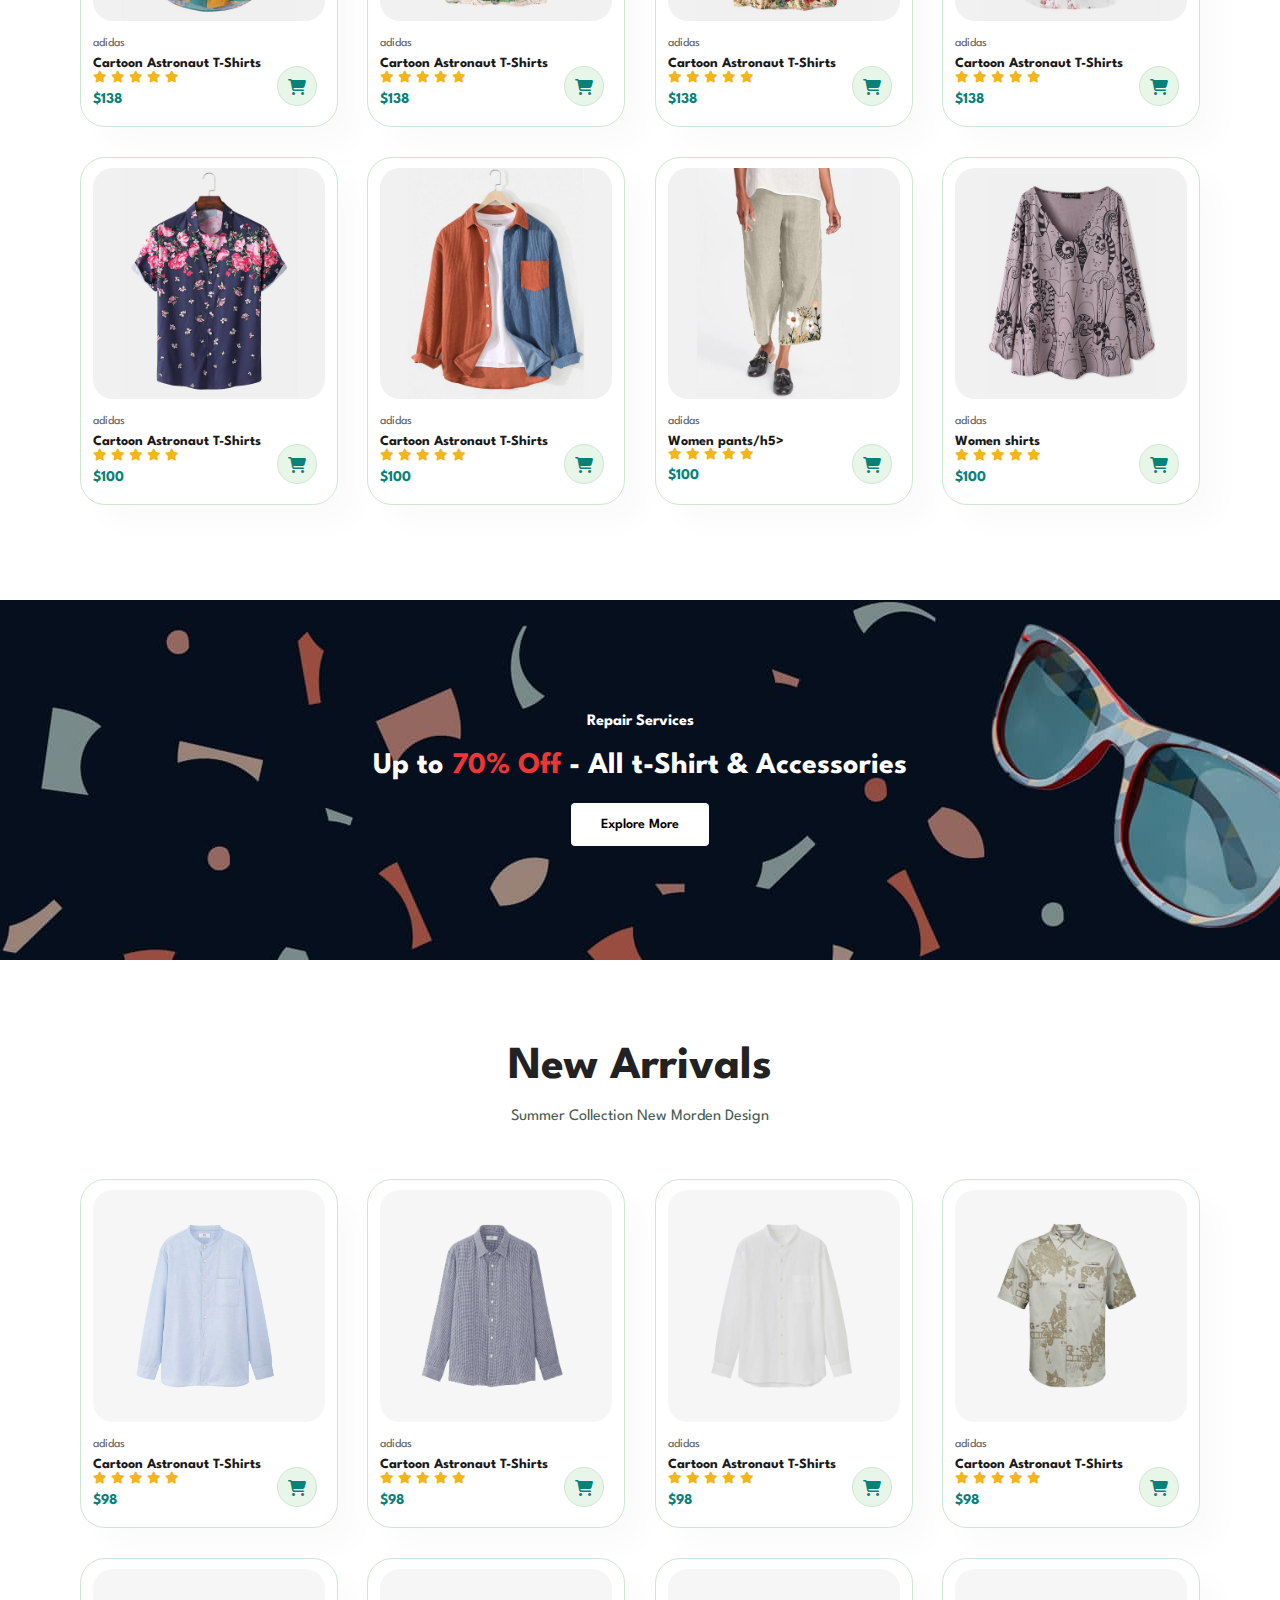
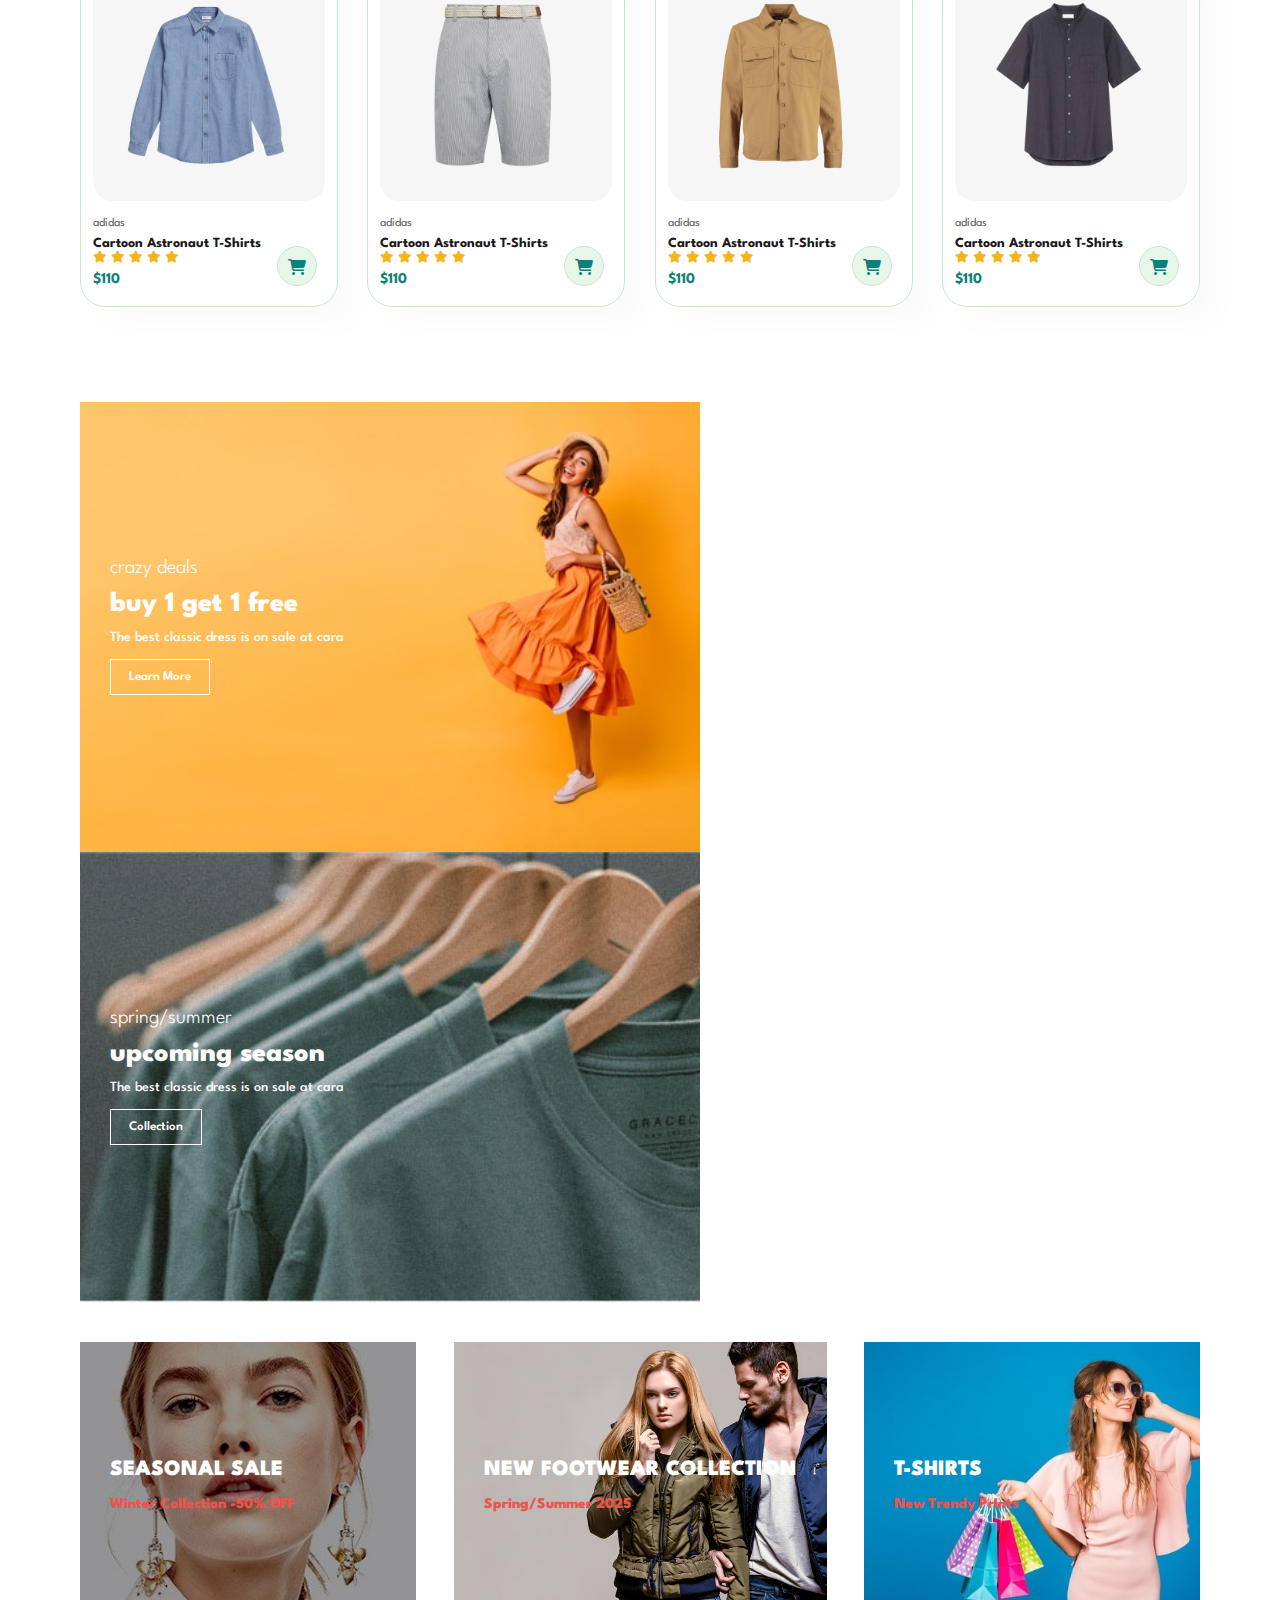
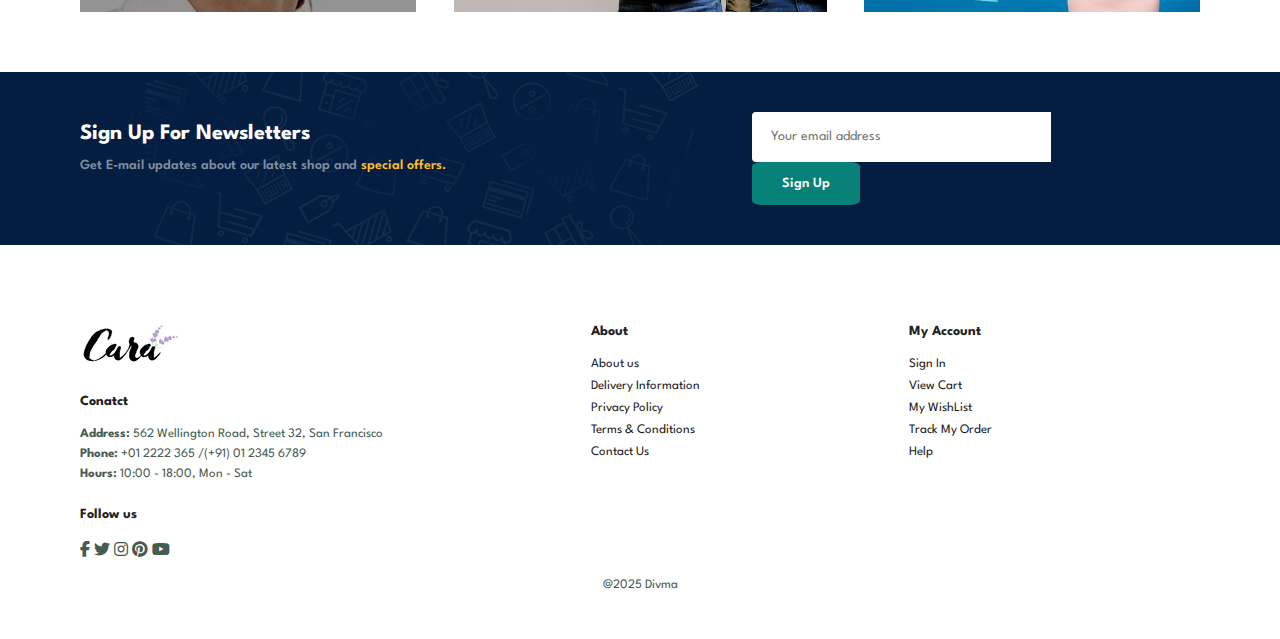
==== commit 21f23a85: "added policy , terms and help section" ====
--- a/index.html
+++ b/index.html
@@ -66,7 +66,7 @@
         <h2>Featured Products</h2>
         <p>Summer Collection New Morden Design</p>
         <div class="pro-container">
-            <div class="pro">
+            <div class="pro" onclick="window.location.href='sproduct.html';">
                 <img src="products/f1.jpg">
                 <div class="des">
                     <span>adidas</span>
@@ -78,11 +78,11 @@
                         <i class="fas fa-star"></i>
                         <i class="fas fa-star"></i>
                     </div>
-                    <h4>$78</h4>
-                </div>
-                <a href="#"><i class="fa-solid fa-cart-shopping cart"></i></a>
-            </div>
-            <div class="pro">
+                    <h4>$138</h4>
+                </div>
+                <a href="#"><i class="fa-solid fa-cart-shopping cart"></i></a>
+            </div>
+            <div class="pro" onclick="window.location.href='sproduct.html';">
                 <img src="products/f2.jpg">
                 <div class="des">
                     <span>adidas</span>
@@ -94,11 +94,11 @@
                         <i class="fas fa-star"></i>
                         <i class="fas fa-star"></i>
                     </div>
-                    <h4>$78</h4>
-                </div>
-                <a href="#"><i class="fa-solid fa-cart-shopping cart"></i></a>
-            </div>
-            <div class="pro">
+                    <h4>$138</h4>
+                </div>
+                <a href="#"><i class="fa-solid fa-cart-shopping cart"></i></a>
+            </div>
+            <div class="pro" onclick="window.location.href='sproduct.html';">
                 <img src="products/f3.jpg">
                 <div class="des">
                     <span>adidas</span>
@@ -110,11 +110,11 @@
                         <i class="fas fa-star"></i>
                         <i class="fas fa-star"></i>
                     </div>
-                    <h4>$78</h4>
-                </div>
-                <a href="#"><i class="fa-solid fa-cart-shopping cart"></i></a>
-            </div>
-            <div class="pro">
+                    <h4>$138</h4>
+                </div>
+                <a href="#"><i class="fa-solid fa-cart-shopping cart"></i></a>
+            </div>
+            <div class="pro" onclick="window.location.href='sproduct.html';">
                 <img src="products/f4.jpg">
                 <div class="des">
                     <span>adidas</span>
@@ -126,11 +126,11 @@
                         <i class="fas fa-star"></i>
                         <i class="fas fa-star"></i>
                     </div>
-                    <h4>$78</h4>
-                </div>
-                <a href="#"><i class="fa-solid fa-cart-shopping cart"></i></a>
-            </div>
-            <div class="pro">
+                    <h4>$138</h4>
+                </div>
+                <a href="#"><i class="fa-solid fa-cart-shopping cart"></i></a>
+            </div>
+            <div class="pro" onclick="window.location.href='sproduct2.html';">
                 <img src="products/f5.jpg">
                 <div class="des">
                     <span>adidas</span>
@@ -142,11 +142,11 @@
                         <i class="fas fa-star"></i>
                         <i class="fas fa-star"></i>
                     </div>
-                    <h4>$78</h4>
-                </div>
-                <a href="#"><i class="fa-solid fa-cart-shopping cart"></i></a>
-            </div>
-            <div class="pro">
+                    <h4>$100</h4>
+                </div>
+                <a href="#"><i class="fa-solid fa-cart-shopping cart"></i></a>
+            </div>
+            <div class="pro" onclick="window.location.href='sproduct2.html';">
                 <img src="products/f6.jpg">
                 <div class="des">
                     <span>adidas</span>
@@ -158,39 +158,39 @@
                         <i class="fas fa-star"></i>
                         <i class="fas fa-star"></i>
                     </div>
-                    <h4>$78</h4>
-                </div>
-                <a href="#"><i class="fa-solid fa-cart-shopping cart"></i></a>
-            </div>
-            <div class="pro">
+                    <h4>$100</h4>
+                </div>
+                <a href="#"><i class="fa-solid fa-cart-shopping cart"></i></a>
+            </div>
+            <div class="pro" onclick="window.location.href='sproduct2.html';">
                 <img src="products/f7.jpg">
                 <div class="des">
                     <span>adidas</span>
-                    <h5>Cartoon Astronaut T-Shirts</h5>
-                    <div class="star">
-                        <i class="fas fa-star"></i>
-                        <i class="fas fa-star"></i>
-                        <i class="fas fa-star"></i>
-                        <i class="fas fa-star"></i>
-                        <i class="fas fa-star"></i>
-                    </div>
-                    <h4>$78</h4>
-                </div>
-                <a href="#"><i class="fa-solid fa-cart-shopping cart"></i></a>
-            </div>
-            <div class="pro">
+                    <h5>Women pants/h5>
+                    <div class="star">
+                        <i class="fas fa-star"></i>
+                        <i class="fas fa-star"></i>
+                        <i class="fas fa-star"></i>
+                        <i class="fas fa-star"></i>
+                        <i class="fas fa-star"></i>
+                    </div>
+                    <h4>$100</h4>
+                </div>
+                <a href="#"><i class="fa-solid fa-cart-shopping cart"></i></a>
+            </div>
+            <div class="pro" onclick="window.location.href='sproduct2.html';">
                 <img src="products/f8.jpg">
                 <div class="des">
                     <span>adidas</span>
-                    <h5>Cartoon Astronaut T-Shirts</h5>
-                    <div class="star">
-                        <i class="fas fa-star"></i>
-                        <i class="fas fa-star"></i>
-                        <i class="fas fa-star"></i>
-                        <i class="fas fa-star"></i>
-                        <i class="fas fa-star"></i>
-                    </div>
-                    <h4>$78</h4>
+                    <h5>Women shirts</h5>
+                    <div class="star">
+                        <i class="fas fa-star"></i>
+                        <i class="fas fa-star"></i>
+                        <i class="fas fa-star"></i>
+                        <i class="fas fa-star"></i>
+                        <i class="fas fa-star"></i>
+                    </div>
+                    <h4>$100</h4>
                 </div>
                 <a href="#"><i class="fa-solid fa-cart-shopping cart"></i></a>
             </div>
@@ -207,7 +207,7 @@
         <h2>New Arrivals</h2>
         <p>Summer Collection New Morden Design</p>
         <div class="pro-container">
-            <div class="pro">
+            <div class="pro" onclick="window.location.href='sproduct3.html';">
                 <img src="products/n1.jpg">
                 <div class="des">
                     <span>adidas</span>
@@ -219,11 +219,11 @@
                         <i class="fas fa-star"></i>
                         <i class="fas fa-star"></i>
                     </div>
-                    <h4>$78</h4>
-                </div>
-                <a href="#"><i class="fa-solid fa-cart-shopping cart"></i></a>
-            </div>
-            <div class="pro">
+                    <h4>$98</h4>
+                </div>
+                <a href="#"><i class="fa-solid fa-cart-shopping cart"></i></a>
+            </div>
+            <div class="pro" onclick="window.location.href='sproduct3.html';">
                 <img src="products/n2.jpg">
                 <div class="des">
                     <span>adidas</span>
@@ -235,11 +235,11 @@
                         <i class="fas fa-star"></i>
                         <i class="fas fa-star"></i>
                     </div>
-                    <h4>$78</h4>
-                </div>
-                <a href="#"><i class="fa-solid fa-cart-shopping cart"></i></a>
-            </div>
-            <div class="pro">
+                    <h4>$98</h4>
+                </div>
+                <a href="#"><i class="fa-solid fa-cart-shopping cart"></i></a>
+            </div>
+            <div class="pro" onclick="window.location.href='sproduct3.html';">
                 <img src="products/n3.jpg">
                 <div class="des">
                     <span>adidas</span>
@@ -251,11 +251,11 @@
                         <i class="fas fa-star"></i>
                         <i class="fas fa-star"></i>
                     </div>
-                    <h4>$78</h4>
-                </div>
-                <a href="#"><i class="fa-solid fa-cart-shopping cart"></i></a>
-            </div>
-            <div class="pro">
+                    <h4>$98</h4>
+                </div>
+                <a href="#"><i class="fa-solid fa-cart-shopping cart"></i></a>
+            </div>
+            <div class="pro" onclick="window.location.href='sproduct3.html';">
                 <img src="products/n4.jpg">
                 <div class="des">
                     <span>adidas</span>
@@ -267,11 +267,11 @@
                         <i class="fas fa-star"></i>
                         <i class="fas fa-star"></i>
                     </div>
-                    <h4>$78</h4>
-                </div>
-                <a href="#"><i class="fa-solid fa-cart-shopping cart"></i></a>
-            </div>
-            <div class="pro">
+                    <h4>$98</h4>
+                </div>
+                <a href="#"><i class="fa-solid fa-cart-shopping cart"></i></a>
+            </div>
+            <div class="pro"  onclick="window.location.href='sproduct4.html';">
                 <img src="products/n5.jpg">
                 <div class="des">
                     <span>adidas</span>
@@ -283,11 +283,11 @@
                         <i class="fas fa-star"></i>
                         <i class="fas fa-star"></i>
                     </div>
-                    <h4>$78</h4>
-                </div>
-                <a href="#"><i class="fa-solid fa-cart-shopping cart"></i></a>
-            </div>
-            <div class="pro">
+                    <h4>$110</h4>
+                </div>
+                <a href="#"><i class="fa-solid fa-cart-shopping cart"></i></a>
+            </div>
+            <div class="pro"  onclick="window.location.href='sproduct4.html';">
                 <img src="products/n6.jpg">
                 <div class="des">
                     <span>adidas</span>
@@ -299,11 +299,11 @@
                         <i class="fas fa-star"></i>
                         <i class="fas fa-star"></i>
                     </div>
-                    <h4>$78</h4>
-                </div>
-                <a href="#"><i class="fa-solid fa-cart-shopping cart"></i></a>
-            </div>
-            <div class="pro">
+                    <h4>$110</h4>
+                </div>
+                <a href="#"><i class="fa-solid fa-cart-shopping cart"></i></a>
+            </div>
+            <div class="pro"  onclick="window.location.href='sproduct4.html';">
                 <img src="products/n7.jpg">
                 <div class="des">
                     <span>adidas</span>
@@ -315,11 +315,11 @@
                         <i class="fas fa-star"></i>
                         <i class="fas fa-star"></i>
                     </div>
-                    <h4>$78</h4>
-                </div>
-                <a href="#"><i class="fa-solid fa-cart-shopping cart"></i></a>
-            </div>
-            <div class="pro">
+                    <h4>$110</h4>
+                </div>
+                <a href="#"><i class="fa-solid fa-cart-shopping cart"></i></a>
+            </div>
+            <div class="pro"  onclick="window.location.href='sproduct4.html';">
                 <img src="products/n8.jpg">
                 <div class="des">
                     <span>adidas</span>
@@ -331,7 +331,7 @@
                         <i class="fas fa-star"></i>
                         <i class="fas fa-star"></i>
                     </div>
-                    <h4>$78</h4>
+                    <h4>$110</h4>
                 </div>
                 <a href="#"><i class="fa-solid fa-cart-shopping cart"></i></a>
             </div>
@@ -403,31 +403,24 @@
 
         <div class="col">
             <h4>About</h4>
-            <a href="#">About us</a>
+            <a href="about.html">About us</a>
             <a href="#">Delivery Information</a>
-            <a href="#">Privacy Policy</a>
-            <a href="#">Terms & Conditions</a>
-            <a href="#">Contact Us</a>
+            <a href="policy.html">Privacy Policy</a>
+            <a href="terms.html">Terms & Conditions</a>
+            <a href="contact.html">Contact Us</a>
         </div>
 
         <div class="col">
             <h4>My Account</h4>
-            <a href="#">Sign In</a>
-            <a href="#">Veiw Cart</a>
-            <a href="#">My WishList</a>
+            <a href="index3.html">Sign In</a>
+            <a href="cart.html">View Cart</a>
+            <a href="cart.html">My WishList</a>
             <a href="#">Track My Order</a>
-            <a href="#">Help</a>
+            <a href="help.html">Help</a>
         </div>
 
         <div class="col install">
-            <h4>Install App</h4>
-            <p>From App Store or Google Play</p>
-            <div class="row">
-                <img src="pay/app.jpg">
-                <img src="pay/play.jpg">
-            </div>
-                <p>Secured Payment Gateways</p>
-                <img src="pay/pay.png" alt="">
+        
         </div>
         <div class="copyright">
             <p>@2025 Divma </p>
--- a/style.css
+++ b/style.css
@@ -154,11 +154,10 @@
 /* Home page */
 /* hero */
 #hero{
-    background-image: url("hero4.png");
+    background-image: url("pixelcut-export.jpeg");
     height: 90vh;
     width: 100%;
     background-size: cover;
-    background-position: top 25% right 0;
     padding: 0 80px;
     display: flex;
     flex-direction: column;
